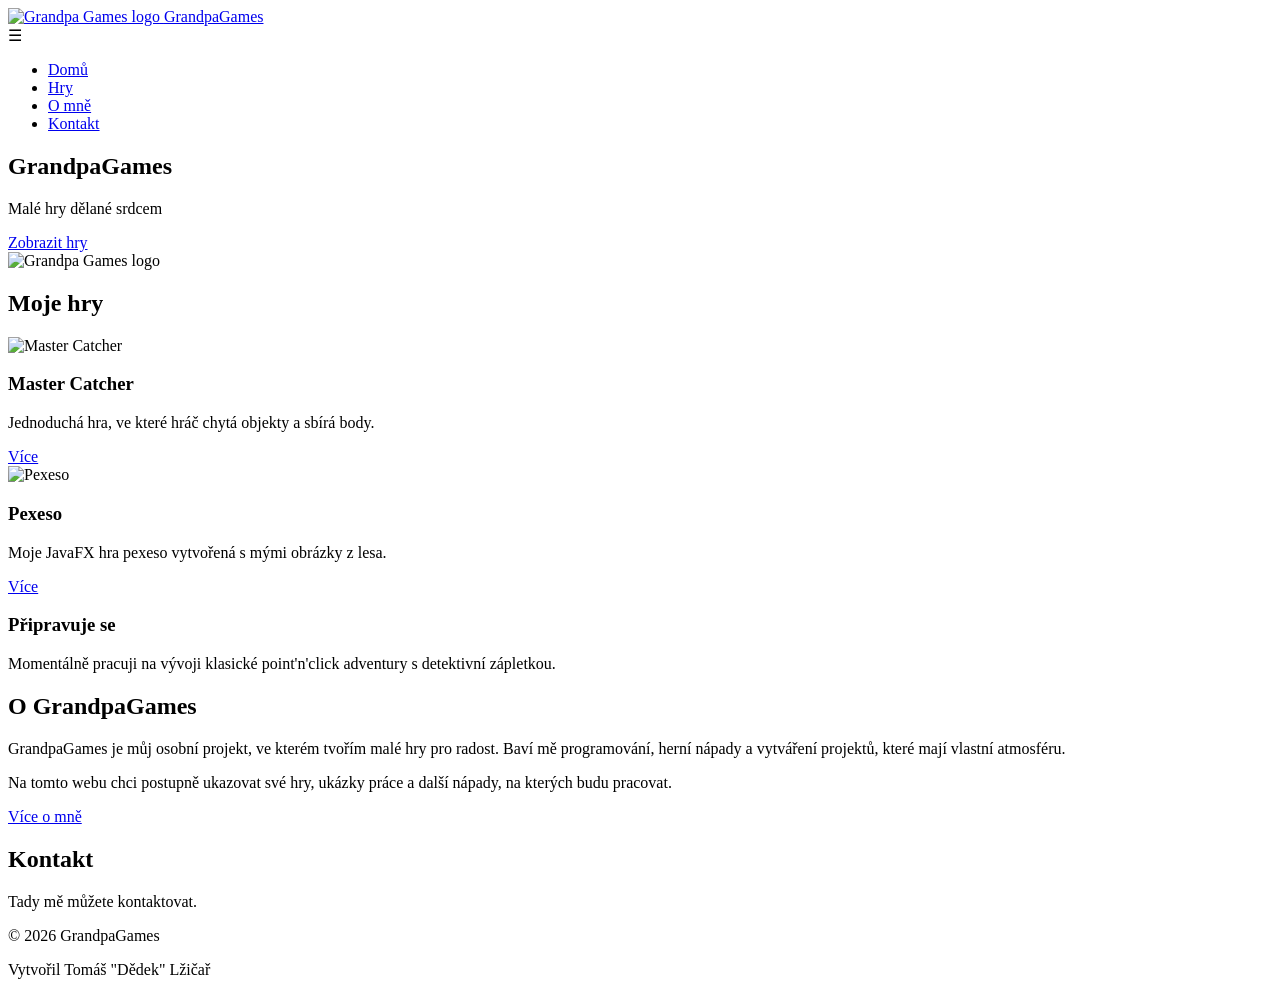
==== index.html @ 7e3d30e8 "Add files via upload" ====
<!DOCTYPE html>
<html lang="cs">
<head>
    <meta charset="UTF-8">
    <meta name="viewport" content="width=device-width, initial-scale=1.0">
    <title>Grandpa Games</title>
    <link rel="stylesheet" href="css/style.css">
    <link rel="icon" type="image/png" href="images/favicon.png">
</head>

<body>
<header>
    <div class="container">
        <nav class="navbar">
            <div class="logo">
                <a href="index.html">
                <img src="images/gameLogoTxt.png" alt="Grandpa Games logo">
                <span>GrandpaGames</span>
                </a>
                
            </div>
             <!-- hamburger tlačítko -->
    <div class="hamburger" id="hamburger">
        ☰
    </div>
            <ul class="nav-menu" id="nav-menu">
                <li><a href="index.html#home">Domů</a></li>
                <li><a href="index.html#games">Hry</a></li>
                <li><a href="index.html#about">O mně</a></li>
                <li><a href="index.html#contact">Kontakt</a></li>
            </ul>
        </nav>
    </div>
</header>
<section class="hero" id="home">
    <div class="container hero-layout">
        <div class="hero-text">
            <h1>GrandpaGames</h1>
            <p>Malé hry dělané srdcem</p>
            <a href="#games" class="btn">Zobrazit hry</a>
        </div>

        <div class="hero-image">
            <img src="images/gameLogoTxt.png" alt="Grandpa Games logo">
        </div>
    </div>
</section>
<section class="games" id="games">
    <div class="container">
        <h2>Moje hry</h2>

        <div class="games-grid">
            
            <div class="game-card">
                <img src="images/masterCatcher.png" alt="Master Catcher">

                <h3>Master Catcher</h3>
                <p>Jednoduchá hra, ve které hráč chytá objekty a sbírá body.</p>
                <a href="mastercatcher.html" class="btn-small">Více</a>
            </div>

            <div class="game-card">
                <img src="images/Pexeso1.png" alt="Pexeso">
                <h3>Pexeso</h3>
                <p>Moje JavaFX hra pexeso vytvořená s mými obrázky z lesa.</p>
                <a href="pexeso.html" class="btn-small">Více</a>
            </div>

            <div class="game-card coming-soon">
                
                <h3>Připravuje se</h3>
                <p>Momentálně pracuji na vývoji klasické point'n'click adventury s detektivní zápletkou.</p>
                
            </div>
            
        </div>
    </div>
</section>
<section class="about" id="about">
    <div class="container about-content">
        <div class="about-text">
            <h2>O GrandpaGames</h2>
            <p>
                GrandpaGames je můj osobní projekt, ve kterém tvořím malé hry pro radost.
                Baví mě programování, herní nápady a vytváření projektů, které mají vlastní atmosféru.
            </p>
            <p>
                Na tomto webu chci postupně ukazovat své hry, ukázky práce a další nápady,
                na kterých budu pracovat.
            </p>
            <a href="about.html" class="btn">Více o mně</a>
        </div>
    </div>
</section>

<section class="contact" id="contact">
    <div class="container contact">
        <div class="contact-text">
            <h2>Kontakt</h2>
            <p>
                Tady mě můžete kontaktovat.
            </p>
            
        </div>
    </div>
</section>
<footer class="footer">
    <div class="container">
        <p>&copy; 2026 GrandpaGames </p>
        <p>Vytvořil Tomáš "Dědek" Lžičař</p>
    </div>
</footer>
<script src="js/script.js"></script>
</body>
</html>
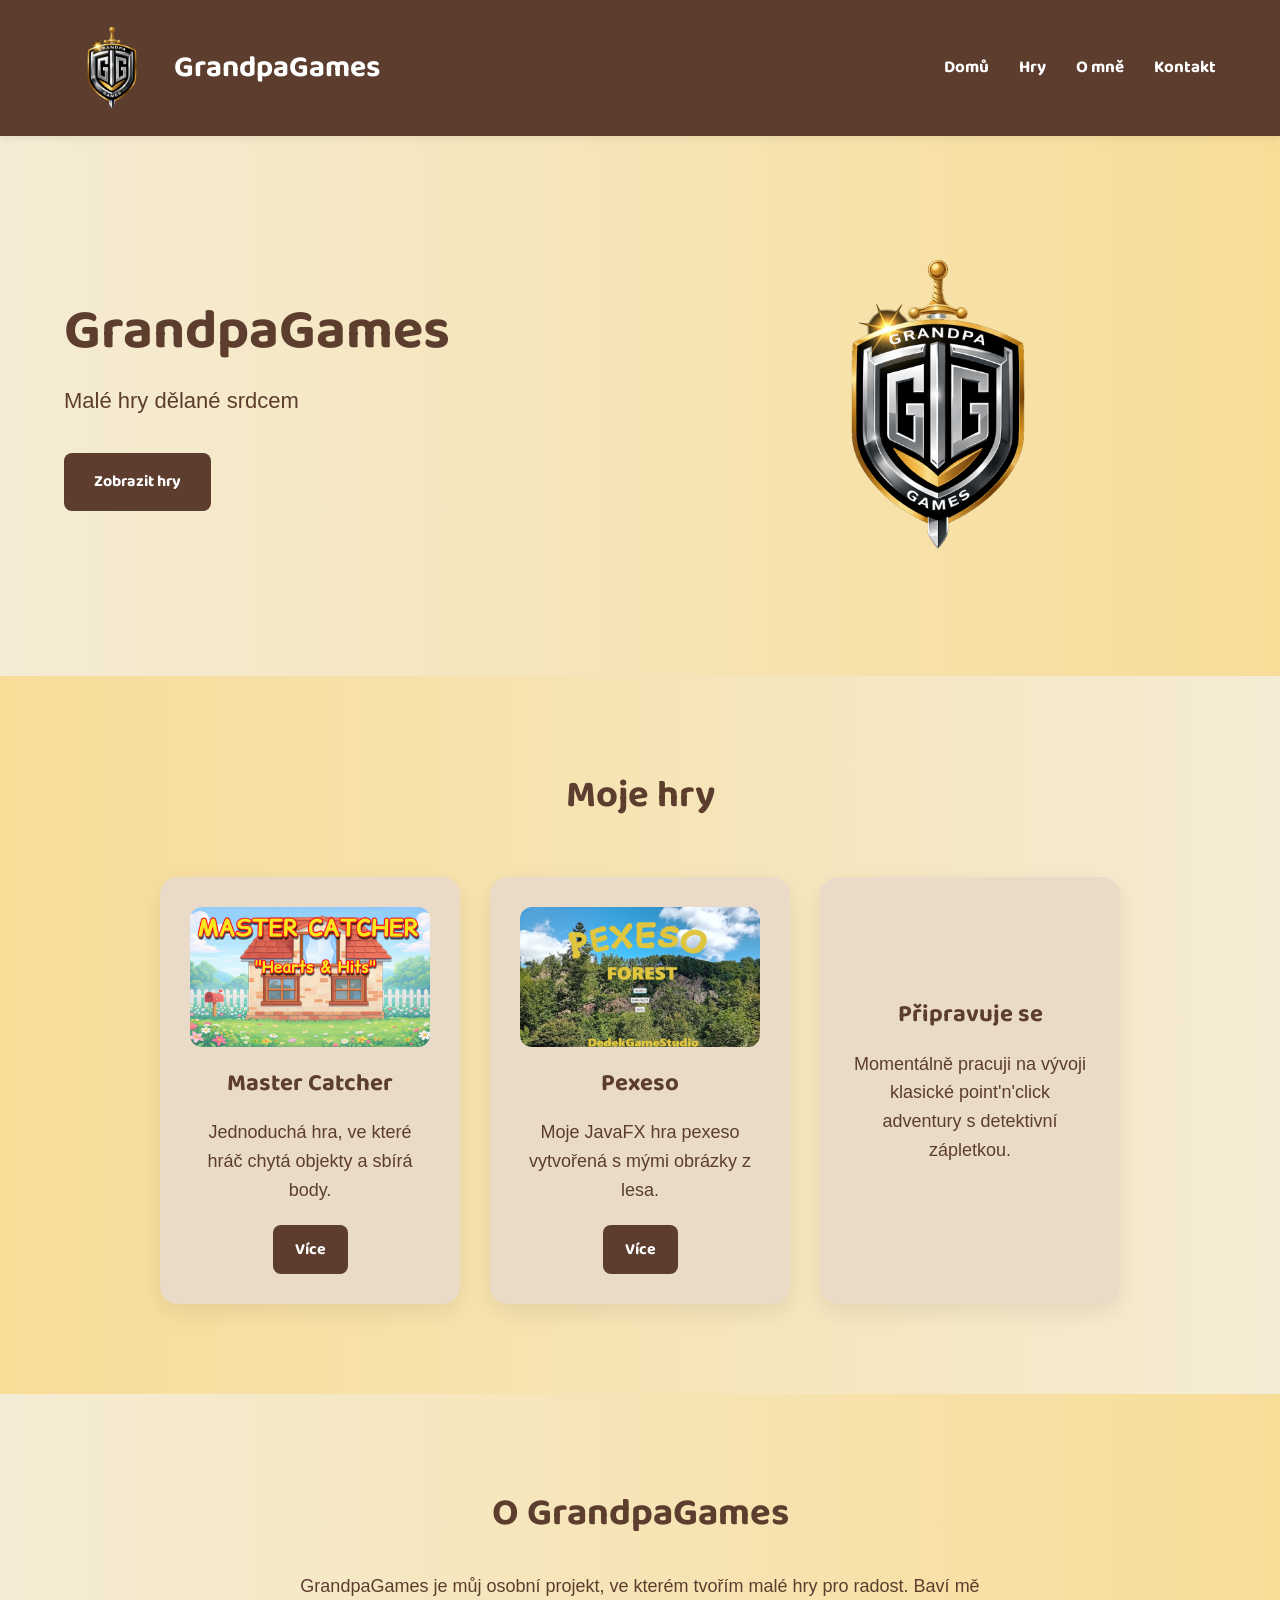
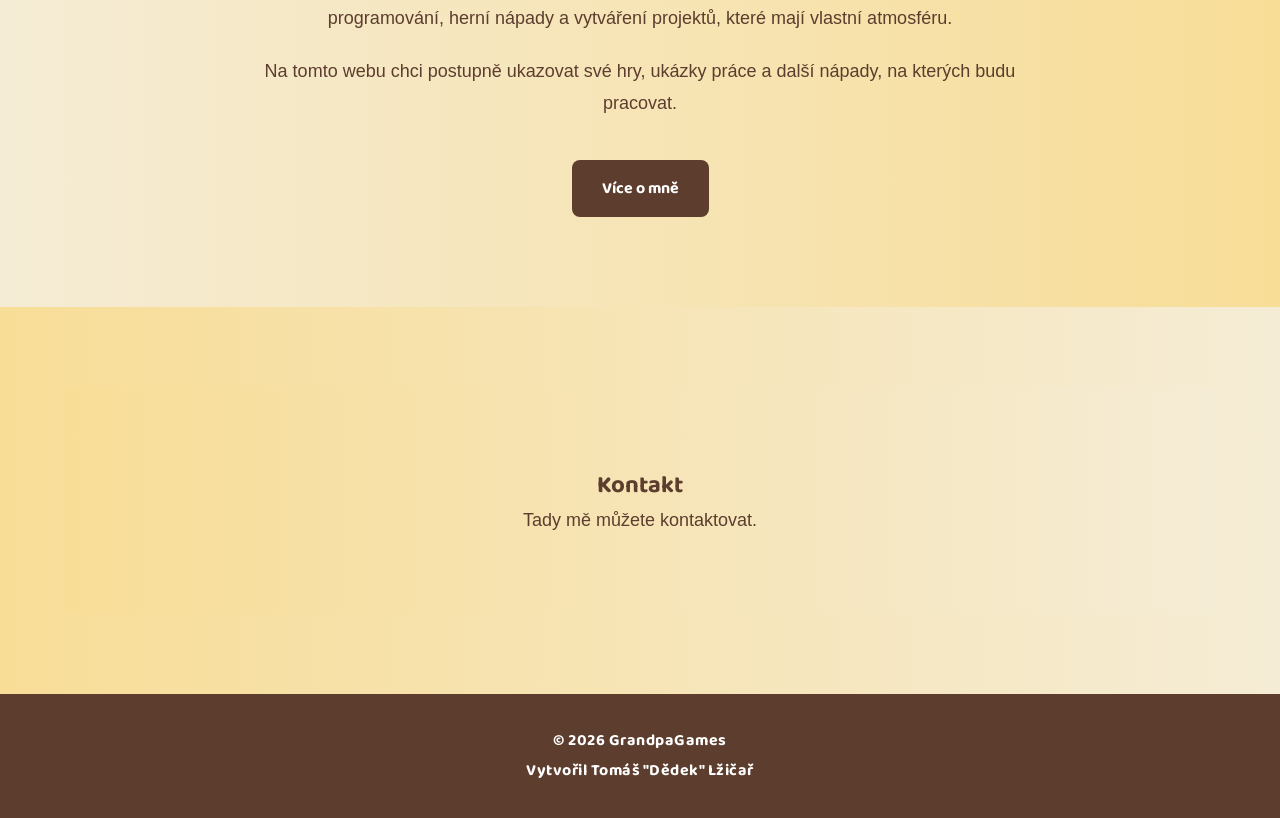
==== commit 5eb73d6f: "Add files via upload" ====
--- a/index.html
+++ b/index.html
@@ -4,6 +4,15 @@
     <meta charset="UTF-8">
     <meta name="viewport" content="width=device-width, initial-scale=1.0">
     <title>Grandpa Games</title>
+    <!-- Google tag (gtag.js) -->
+<script async src="https://www.googletagmanager.com/gtag/js?id=G-J74LED329H"></script>
+<script>
+  window.dataLayer = window.dataLayer || [];
+  function gtag(){dataLayer.push(arguments);}
+  gtag('js', new Date());
+
+  gtag('config', 'G-J74LED329H');
+</script>
     <link rel="stylesheet" href="css/style.css">
     <link rel="icon" type="image/png" href="images/favicon.png">
 </head>
--- a/css/style.css
+++ b/css/style.css
@@ -0,0 +1,746 @@
+* {
+    margin: 0;
+    padding: 0;
+    box-sizing: border-box;
+}
+
+html {
+    scroll-behavior: smooth;
+}
+
+body {
+    font-family: Arial, sans-serif;
+    background-color: #f5f7fa;
+    color: #222;
+    line-height: 1.6;
+    min-height: 100vh;
+    display: flex;
+    flex-direction: column;
+}
+
+main {
+    flex: 1;
+}
+
+@font-face {
+    font-family: "Baloo2-Bold";
+    src: url("../fonts/Baloo2-Bold.ttf") format("truetype");
+}
+.container {
+    width: 90%;
+    max-width: 1200px;
+    margin: 0 auto;
+}
+
+header {
+    background-color: #5C3D2E;
+    padding: 20px 0;
+    position: sticky;
+    min-height: 110px;
+    top: 0;
+    z-index: 1000;
+    box-shadow: 0 2px 8px rgba(0, 0, 0, 0.08);
+}
+
+section {
+    scroll-margin-top: 100px;
+}
+.navbar {
+    display: flex;
+    justify-content: space-between;
+    align-items: center;
+    position: relative;
+    
+}
+
+
+
+.logo a {
+    display: flex;
+    align-items: center;
+    gap: 14px;
+    color: white;
+    text-decoration: none;
+    font-size: 30px;
+    font-family: "Baloo2-Bold";
+}
+
+.logo img {
+    height: 96px;
+    width: auto;
+    display: block;
+    
+
+}
+
+.nav-menu {
+    list-style: none;
+    display: flex;
+    gap: 30px;
+}
+
+.nav-menu a {
+    color: white;
+    text-decoration: none;
+    font-size: 17px;
+    font-weight: 500;
+    transition: color 0.3s ease;
+    font-family: "Baloo2-Bold";
+}
+
+.nav-menu a:hover {
+    color: #f4a261;
+}
+
+.hero-logo {
+    height: 80px;
+    margin-bottom: 20px;
+}
+
+.hero {
+    background: linear-gradient(to right, #F5ECD5, #f8dd97);
+    color: #5C3D2E;
+    min-height: 60vh;
+    display: flex;
+    align-items: center;
+}
+
+.hero-layout {
+    display: flex;
+    align-items: center;
+    justify-content: space-between;
+    gap: 40px;
+}
+.hero-text {
+    flex: 1;
+    max-width: 600px;
+}
+
+.hero-image {
+    flex: 1;
+    display: flex;
+    justify-content: center;
+}
+
+.hero-image img {
+    max-width: 340px;
+    width: 100%;
+    height: auto;
+    display: block;
+}
+
+
+.hero-content {
+    max-width: 650px;
+}
+
+.hero h1 {
+    font-size: 56px;
+    margin-bottom: 20px;
+    line-height: 1.1;
+    color: #5C3D2E;
+    font-family: "Baloo2-Bold";
+}
+
+.hero p {
+    font-size: 22px;
+    margin-bottom: 35px;
+    color: #5C3D2E;
+}
+
+.btn {
+    display: inline-block;
+    background-color: #5C3D2E;
+    color: white;
+    
+    padding: 14px 28px;
+    text-decoration: none;
+    border-radius: 8px;
+    font-weight: bold;
+    transition: all 0.3s ease;
+    border: 2px solid transparent;
+    font-family: "Baloo2-Bold";
+    
+    
+}
+
+.game-buttons .btn {
+    min-width: 120px;
+    text-align: center;
+}
+
+.game-buttons {
+    display: flex;
+    justify-content: center;
+    gap: 12px;
+    margin-top: 20px;
+}
+
+.btn:hover {
+    background-color: #916b59;
+    color: #f4a261;
+    transform: translateY(-2px);
+}
+
+
+
+.games {
+    padding: 90px 0;
+    background: linear-gradient(to left, #F5ECD5, #f8dd97);
+}
+
+.games h2 {
+    text-align: center;
+    font-size: 38px;
+    margin-bottom: 50px;
+    color: #5C3D2E;
+    font-family: "Baloo2-Bold";
+}
+
+.games-grid {
+    display: flex;
+    gap: 30px;
+    flex-wrap: wrap;
+    justify-content: center;
+}
+
+.game-card img {
+    width: 100%;
+    height: 170px;
+    object-fit: cover;
+    border-radius: 12px;
+    margin-bottom: 18px;
+    transition: transform 0.3s ease;
+}
+
+.game-card:hover img{
+    transform: scale(1.03);
+}
+
+.game-card {
+    overflow: hidden;
+    background-color: #EADBC8;
+    border-radius: 18px;
+    padding: 30px;
+    width: 300px;
+    box-shadow: 0 8px 24px rgba(0, 0, 0, 0.08);
+    text-align: center;
+    transition: transform 0.3s ease, box-shadow 0.3s ease;
+    min-height: 420px;
+
+    display: flex;
+    flex-direction: column;
+    align-items: center;
+}
+
+.coming-soon {
+    display: flex;
+    flex-direction: column;
+    justify-content: center;
+    align-items: center;
+   
+}
+
+
+.game-card:hover {
+    transform: translateY(-6px);
+    box-shadow: 0 12px 30px rgba(0, 0, 0, 0.12);
+}
+
+.game-card h3 {
+    font-size: 24px;
+    margin-bottom: 15px;
+    color: #5C3D2E;
+    font-family: "Baloo2-Bold";
+}
+
+.game-card p {
+    font-size: 18px;
+    margin-bottom: 20px;
+    color: #5C3D2E;
+}
+
+.btn-small {
+    display: inline-block;
+    background-color: #5C3D2E;
+    color: white;
+    padding: 10px 20px;
+    text-decoration: none;
+    border-radius: 8px;
+    transition: all 0.3s ease;
+    font-weight: bold;
+    border: 2px solid transparent;
+    font-family: "Baloo2-Bold";
+}
+
+.btn-small:hover {
+    background-color: #916b59;
+    color: #f4a261;
+    transform: translateY(-2px);
+}
+
+.back-link {
+    display: flex;
+    justify-content: center;
+    margin-top: 35px;
+}
+
+.bottom-back {
+    margin-top: 40px;
+}
+
+.btn-back {
+    display: inline-block;
+    padding: 10px 18px;
+    border-radius: 8px;
+    background-color: #5C3D2E;
+    color: white;
+    border: 2px solid #5C3D2E;
+    text-decoration: none;
+    font-weight: bold;
+    font-family: "Baloo2-Bold";
+    transition: all 0.3s ease;
+}
+
+.btn-back:hover {
+    background-color: #916b59;
+    color: #f4a261;
+    transform: translateY(-2px);
+}
+.about {
+    padding: 90px 0;
+    background: linear-gradient(to right, #F5ECD5, #f8dd97);
+}
+
+.about-content {
+    display: flex;
+    justify-content: center;
+}
+
+.about .btn {
+    display: inline-block;
+    margin-top: 20px;
+}
+
+
+.about-text {
+    max-width: 800px;
+    text-align: center;
+}
+
+.about h2 {
+    font-size: 38px;
+    margin-bottom: 25px;
+    color: #5C3D2E;
+    font-family: "Baloo2-Bold";
+}
+
+.about p {
+    font-size: 18px;
+    line-height: 1.8;
+    color: #5C3D2E;
+    margin-bottom: 20px;
+}
+
+.about-detail {
+    padding: 80px 0;
+    background: linear-gradient(to right, #F5ECD5, #f8dd97);
+}
+
+.about-detail h1 {
+    text-align: center;
+    font-size: 42px;
+    margin-bottom: 30px;
+    font-family: "Baloo2-Bold";
+    color: #5C3D2E;
+}
+
+.about-detail p {
+    max-width: 800px;
+    margin: 0 auto 20px;
+    text-align: center;
+    font-size: 18px;
+    color: #5C3D2E;
+}
+
+.about-main {
+    flex: 1;
+    background: linear-gradient(to right, #F5ECD5, #f8dd97);
+}
+
+
+.contact {
+    display: flex;
+    justify-content: center;
+    background: linear-gradient(to left, #F5ECD5, #f8dd97);
+    padding: 80px 0;
+}
+
+.contact h2 {
+    display: flex;
+    justify-content: center;
+    color: #5C3D2E;
+    font-family: "Baloo2-Bold";
+   
+}
+
+.contact p{
+    color: #5C3D2E;
+    font-size: 18px;
+}
+.footer {
+    background-color: #5C3D2E;
+    color: white;
+    text-align: center;
+    padding: 30px 0;
+    font-family: "Baloo2-Bold";
+    min-height: 120px;
+    display: flex;
+    align-items: center;
+}
+
+.footer .container {
+    width: 100%;
+}
+
+.footer p {
+    font-size: 16px;
+    letter-spacing: 0.5px;
+    margin: 4px 0;
+}
+.hamburger {
+    display: none;
+    font-size: 30px;
+    color: white;
+    cursor: pointer;
+}
+
+@media (max-width: 768px) {
+
+
+    header {
+        min-height: 122px;
+
+    }
+    .hero-layout {
+        flex-direction: column;
+        text-align: center;
+    }
+
+    .hero-text {
+        max-width: 100%;
+    }
+
+    .hero-image img {
+        max-width: 180px;
+    }
+
+    .navbar {
+        flex-direction: row;
+        justify-content: space-between;
+        align-items: center;
+        position: relative;
+
+       
+    }
+
+    .logo span {
+        display: none;
+    }
+
+     .logo a {
+        display: flex;
+        align-items: center;
+        gap: 0;
+        font-size: 0;
+        max-width: none;
+        overflow: visible;
+        white-space: normal;
+    }
+
+    .logo img {
+        height: 82px;
+        width: auto;
+        flex-shrink: 0;
+    }
+
+    .hamburger {
+        display: block;
+        font-size: 30px;
+        color: white;
+        cursor: pointer;
+        flex-shrink: 0;
+    }
+
+    .nav-menu {
+        display: none;
+        flex-direction: column;
+        position: absolute;
+        top: 100%;
+        right: 0;
+        background-color: #5C3D2E;
+        width: 220px;
+        padding: 20px;
+        border-radius: 0 0 0 10px;
+        z-index: 2000;
+       
+    }
+
+    .nav-menu.active {
+        display: flex;
+
+    }
+    .nav-menu a {
+        padding: 10px 0;
+    }
+
+    .hero {
+       
+        
+        padding: 60px 0;
+    }
+
+    .game-card img {
+    height: 140px;
+}
+
+    .game-detail-text{
+        font-size: 17px;
+        padding: 24px;
+    }
+
+
+    .game-detail-text p,
+    .game-detail-text li {
+        font-size: 17px;
+        line-height: 1.7;
+}
+    .game-detail-text h2 {
+         font-size: 26px;
+}
+
+    .game-features {
+         margin: 20px 0 30px 20px;
+         text-align: left;
+    }
+    
+    .hero h1 {
+        font-size: 40px;
+    }
+
+    .hero p {
+        font-size: 18px;
+    }
+
+    .games h2,
+    .about h2 {
+        font-size: 30px;
+    }
+
+    .game-card {
+        width: 100%;
+        max-width: 350px;
+    }
+
+    .about p {
+        font-size: 18px;
+        text-align: center;
+        
+    }
+
+    
+
+    .hero .btn {
+    margin: 0 auto;
+    display: block;
+    }
+     .game-buttons {
+        flex-direction: column;   
+        align-items: center;
+        margin-top: 60px;
+              
+    }
+
+    
+    .game-buttons .btn {
+        width: 100%;
+        max-width: 120px;
+        gap: 12px;
+        display: flex;
+        align-items: center;
+        justify-content: center;
+        
+        
+    }
+    
+}
+
+.game-card img {
+    height: 140px;
+    
+}
+
+
+.game-detail {
+    padding: 80px 0;
+    background: linear-gradient(to left, #F5ECD5, #f8dd97);
+}
+
+.game-detail h1 {
+    font-size: 48px;
+    font-family: "Baloo2-Bold";
+    margin-bottom: 15px;
+    text-align: center;
+    color: #5C3D2E;
+}
+
+.game-subtitle {
+    text-align: center;
+    font-size: 20px;
+    margin-bottom: 40px;
+    color: #5f4b3e;
+}
+
+.game-detail-image {
+    max-width: 700px;
+    
+    margin: 0 auto 40px;
+}
+
+.game-detail-image img {
+    width: 60%;
+    height: auto;
+    margin: 0 auto;
+    border-radius: 16px;
+    display: block;
+    box-shadow: 0 8px 24px rgba(0, 0, 0, 0.12);
+}
+
+
+
+.game-gallery {
+    display: flex;
+    gap: 15px;
+    justify-content: center;
+    flex-wrap: wrap;
+    margin-top: 20px;
+    margin-bottom: 50px;
+}
+
+.game-gallery img {
+    width: 180px;
+    border-radius: 12px;
+    cursor: pointer;
+    transition: all 0.3s ease;
+}
+
+.game-gallery img:hover {
+    transform: scale(1.05);
+}
+
+.game-gallery img {
+    box-shadow: 0 4px 12px rgba(0,0,0,0.1);
+}
+
+
+.game-detail-text {
+    max-width: 800px;
+    margin: 0 auto;
+    color: #5C3D2E;
+    background-color: #EADBC8;
+    padding: 30px;
+    border-radius: 16px;
+    font-size: 18px;
+    line-height: 1.8;
+}
+
+.game-detail-text p,
+.game-detail-text li {
+    font-size: 18px;
+    line-height: 1.8;
+}
+
+.game-detail-text h2 {
+    margin-top: 30px;
+    margin-bottom: 15px;
+    font-size: 30px;
+    color: #5C3D2E;
+    font-family: "Baloo2-Bold";
+    border-bottom: 2px solid rgba(92, 61, 46, 0.2);
+    padding-bottom: 5px;
+}
+
+.game-features {
+    margin: 20px 0 30px 25px;
+}
+
+.game-features li {
+    margin-bottom: 10px;
+    font-size: 18px;
+}
+
+.game-download-text {
+    margin-bottom: 30px;
+
+}
+
+.game-download-text1 {
+    margin-bottom: 40px;
+
+}
+
+.lightbox {
+    display: none;
+    position: fixed;
+    top: 0;
+    left: 0;
+    width: 100%;
+    height: 100%;
+
+    background: rgba(0, 0, 0, 0.8);
+    justify-content: center;
+    align-items: center;
+
+    z-index: 2000;
+}
+
+.lightbox img {
+    max-width: 90%;
+    max-height: 80%;
+    border-radius: 12px;
+    box-shadow: 0 10px 40px rgba(0, 0, 0, 0.5);
+    cursor: pointer;
+    opacity: 1;
+    transition: opacity 0.3s ease;
+}
+
+.lightbox img.fade-out {
+    opacity: 0;
+}
+
+.lightbox-arrow {
+    position: absolute;
+    top: 50%;
+    transform: translateY(-50%);
+    font-size: 50px;
+    color: white;
+    cursor: pointer;
+    user-select: none;
+    padding: 20px;
+}
+
+.lightbox-arrow.left {
+    left: 30px;
+}
+
+.lightbox-arrow.right {
+    right: 30px;
+}
+
+.lightbox-arrow:hover {
+    color: #f4a261;
+}
+
+
+
+
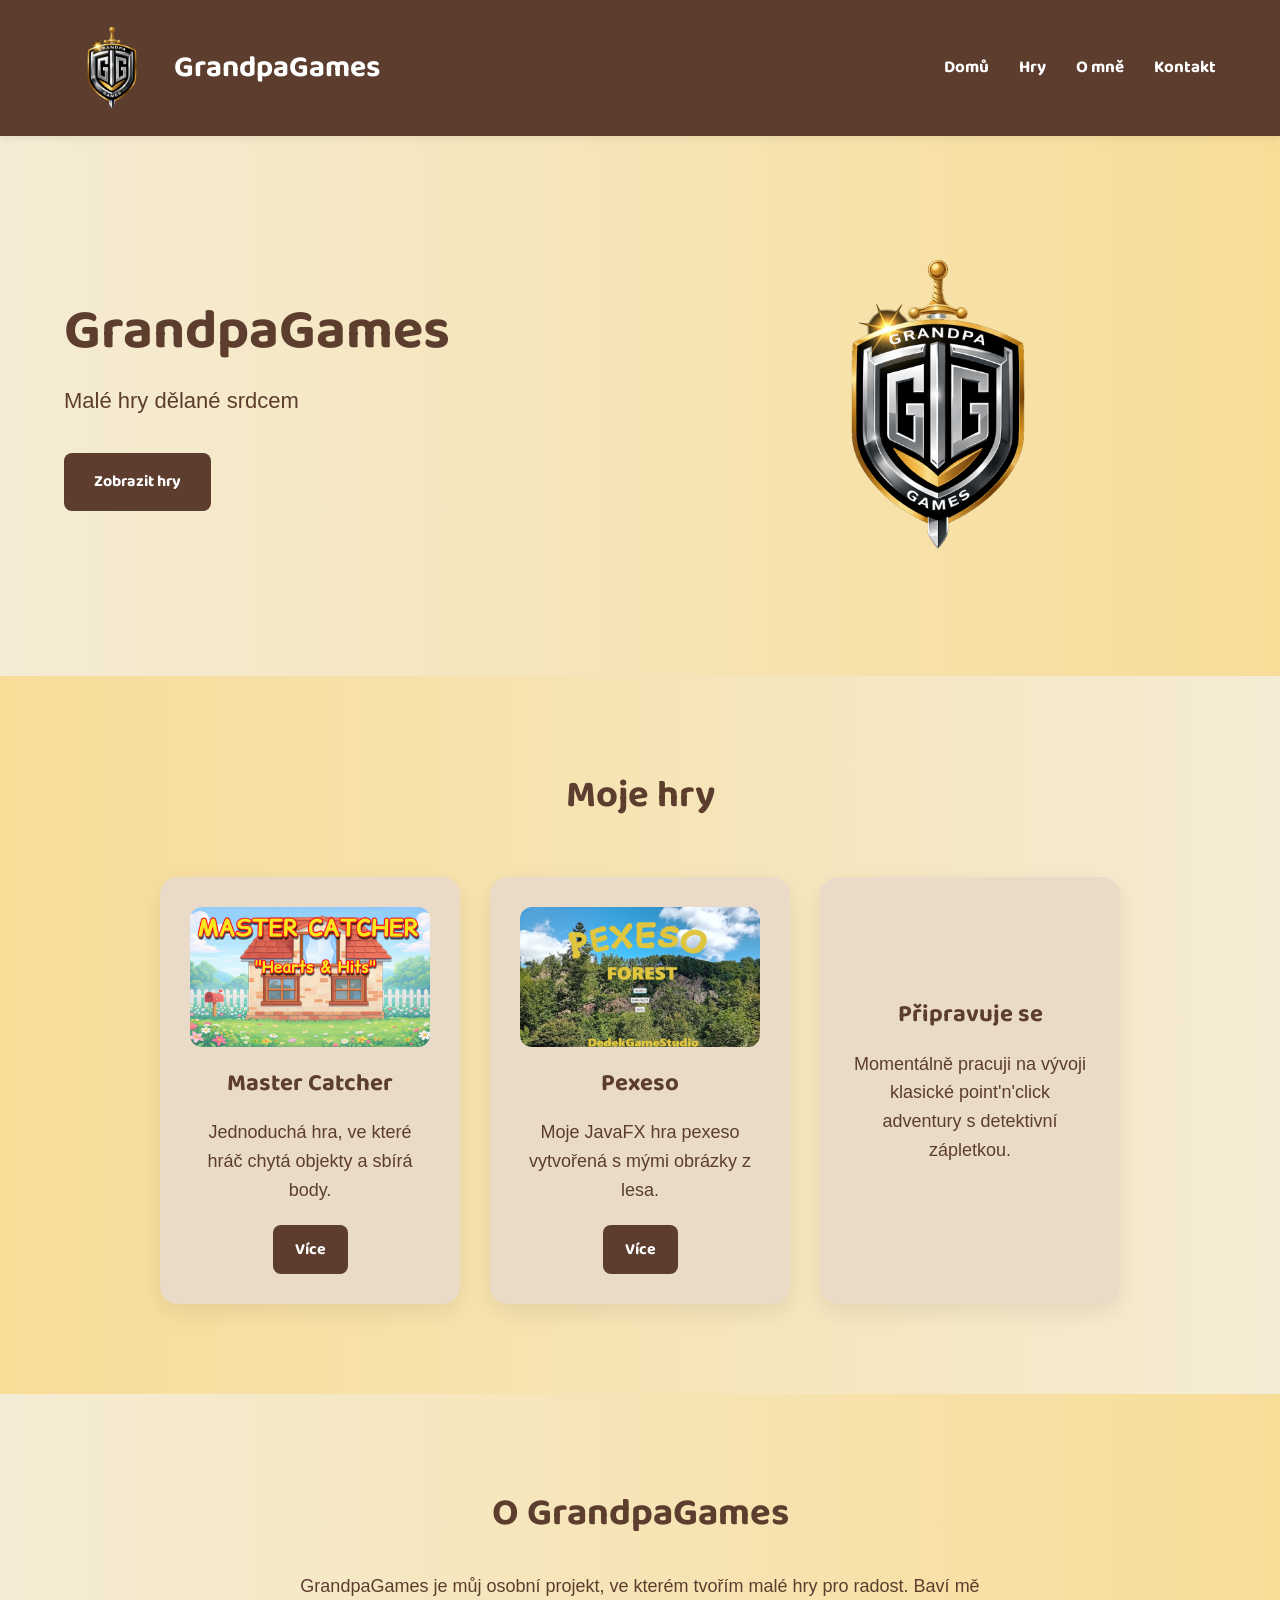
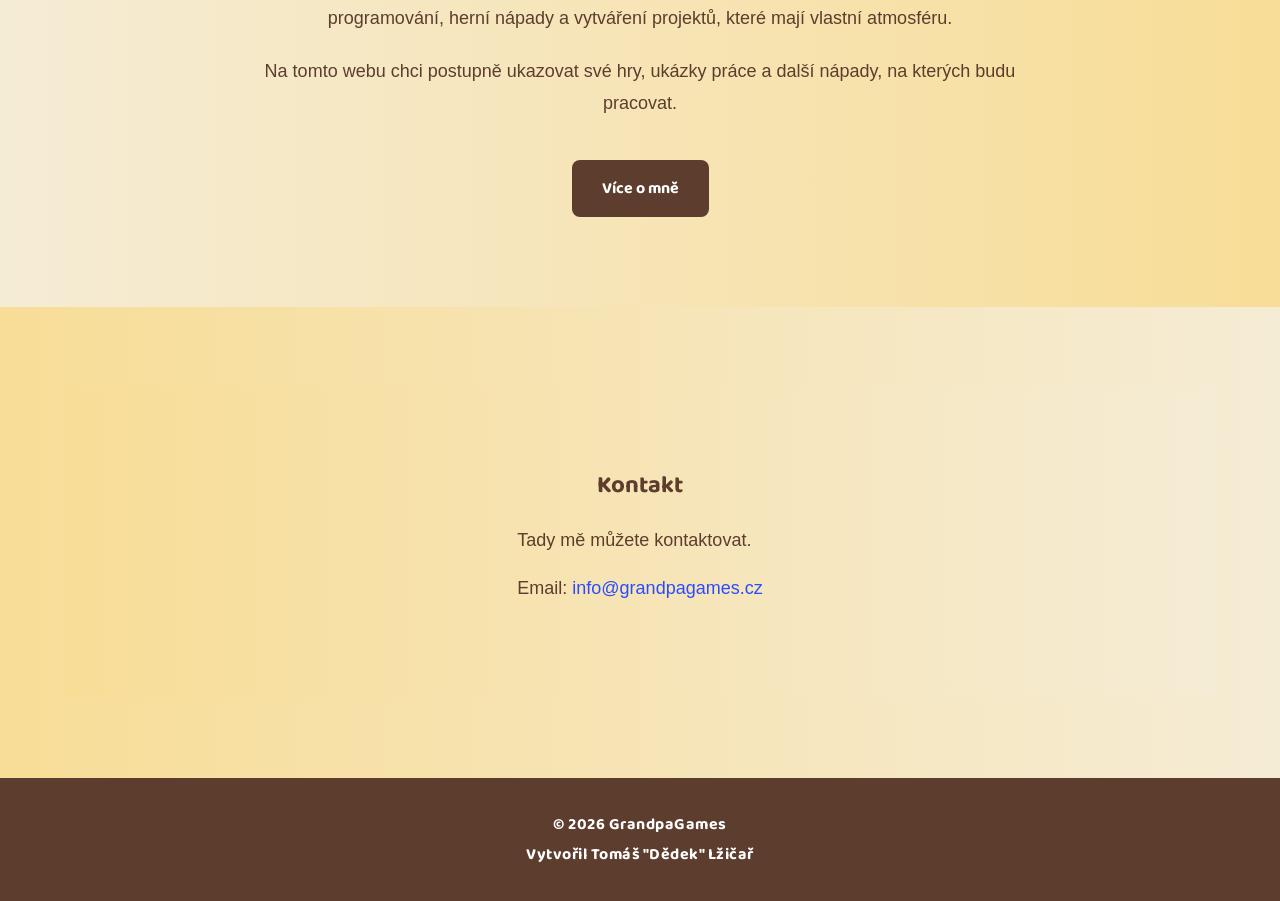
==== commit 7e23403b: "Add files via upload" ====
--- a/index.html
+++ b/index.html
@@ -109,7 +109,15 @@
             <p>
                 Tady mě můžete kontaktovat.
             </p>
-            
+            <div class="contact-info">
+    <p class="contact-email">
+        <span class="contact-label">Email:</span>
+        <a href="mailto:info@grandpagames.cz">
+            info@grandpagames.cz
+        </a>
+    </p>
+</div>
+        </div>
         </div>
     </div>
 </section>
--- a/css/style.css
+++ b/css/style.css
@@ -381,7 +381,28 @@
     justify-content: center;
     color: #5C3D2E;
     font-family: "Baloo2-Bold";
+    margin-bottom: 20px;
    
+}
+
+.contact-info {
+    text-align: center;
+    margin-top: 20px;
+}
+
+.contact-info p {
+    margin: 15px 0;
+    line-height: 1.6;
+}
+
+.contact-info a {
+    color: #2a4cff;
+    text-decoration: none;
+    font-weight: 500;
+}
+
+.contact-info a:hover {
+    text-decoration: underline;
 }
 
 .contact p{
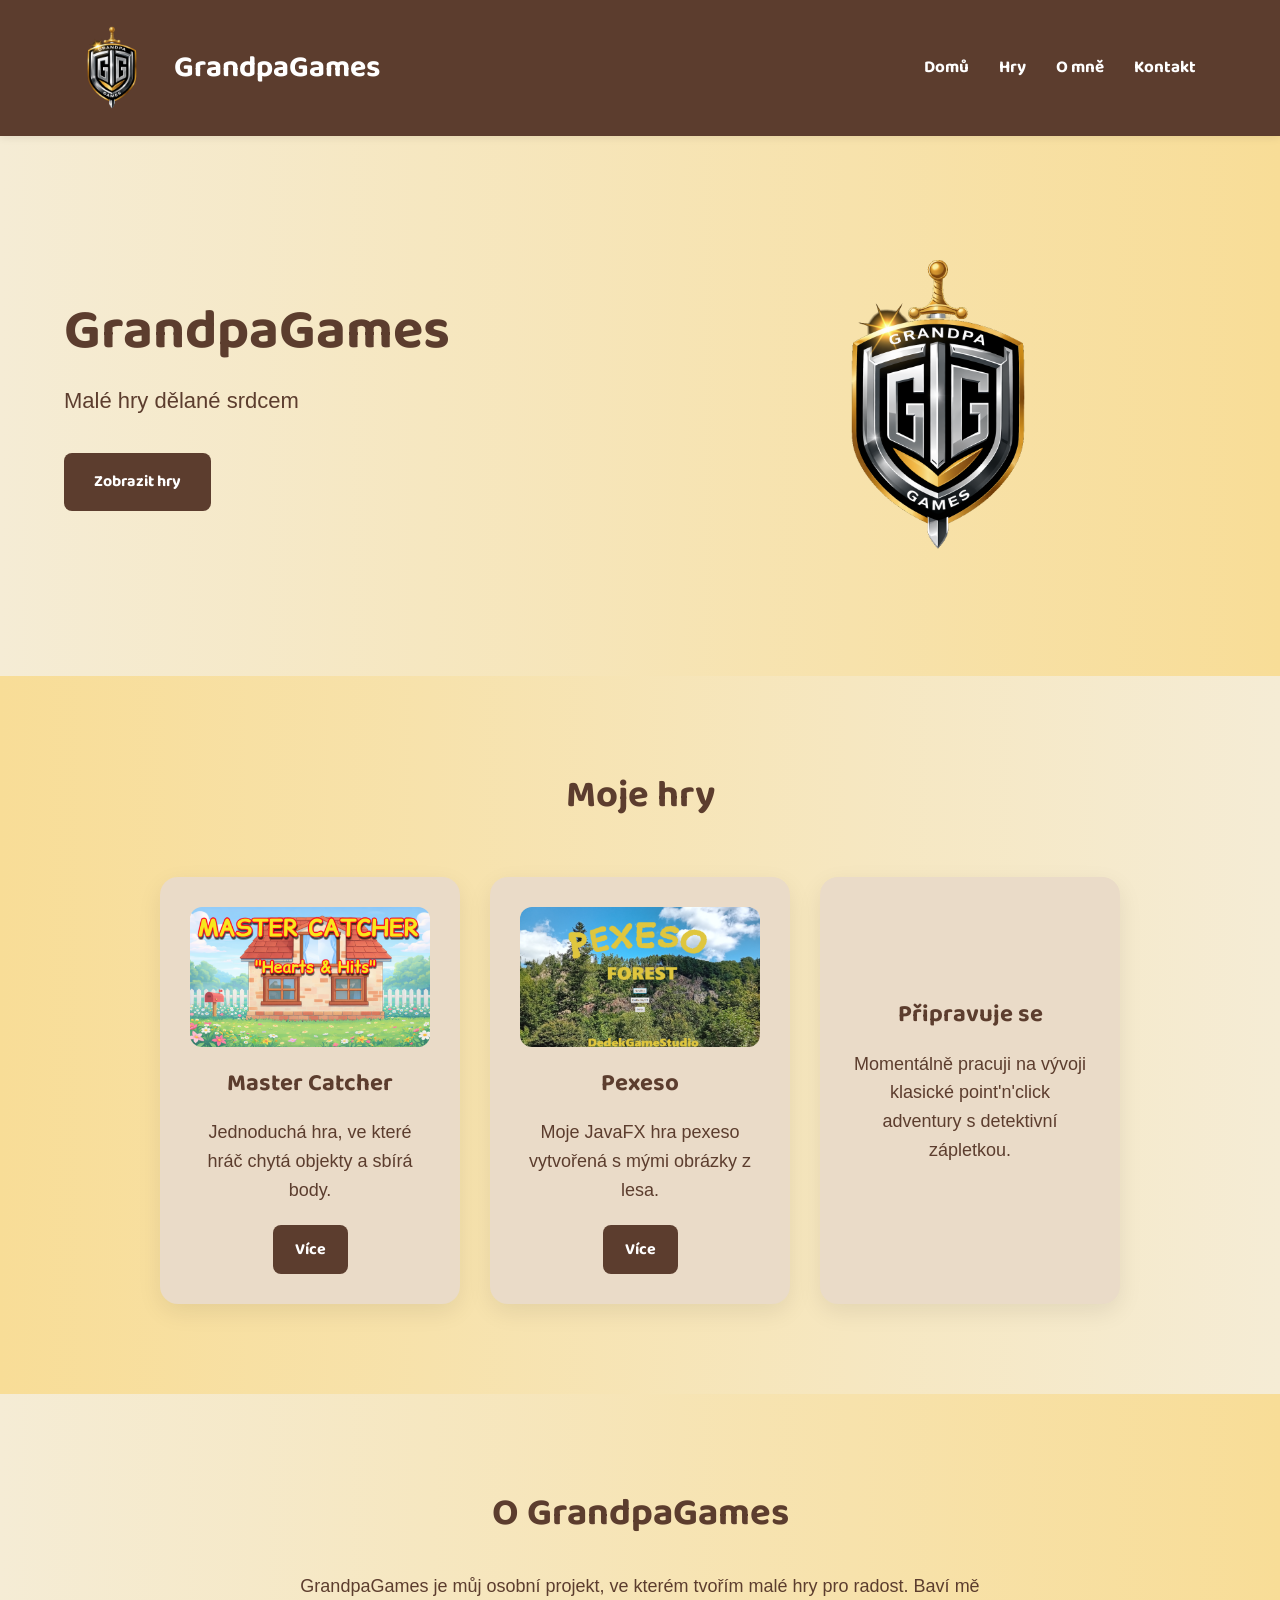
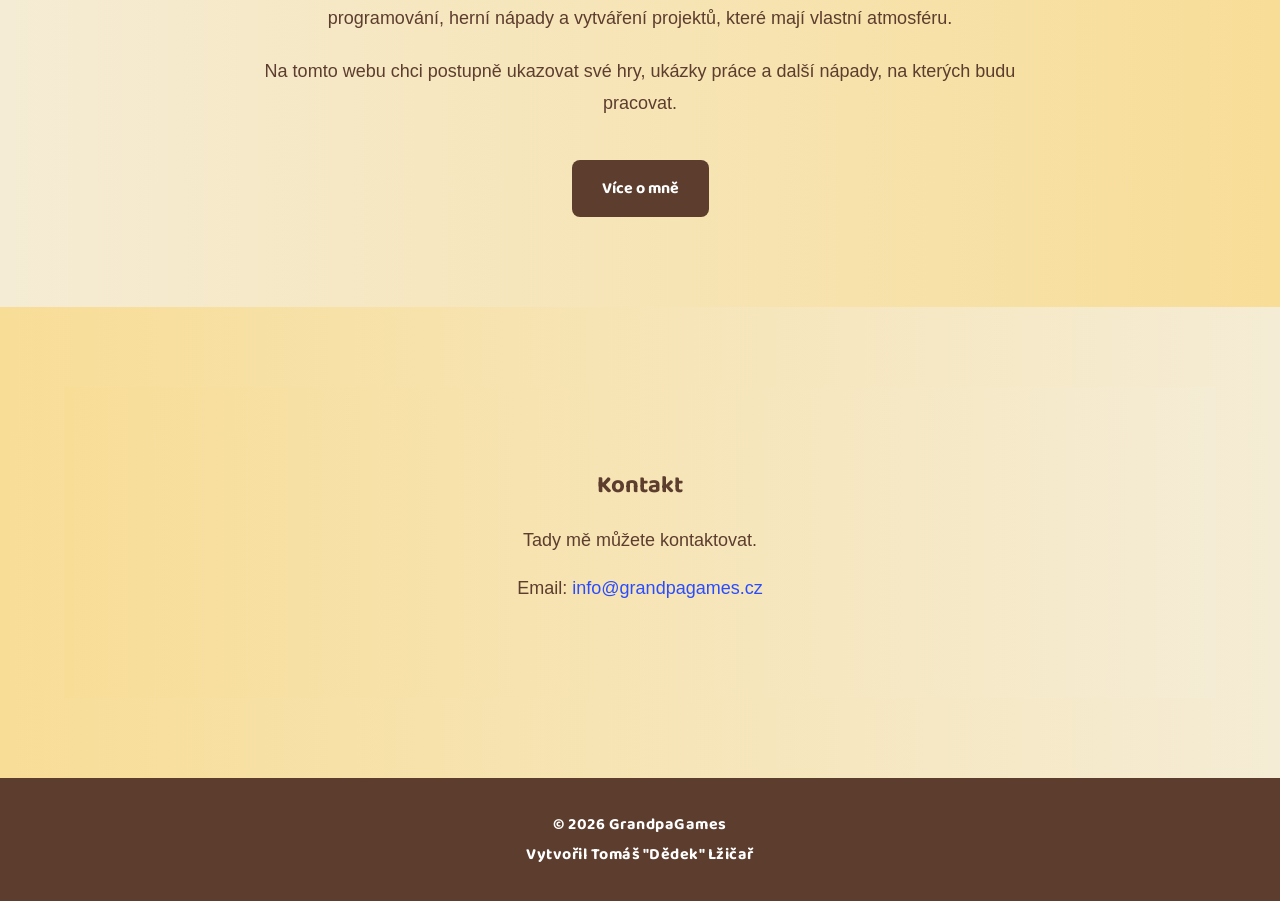
==== commit e0276ba0: "Add files via upload" ====
--- a/index.html
+++ b/index.html
@@ -3,7 +3,7 @@
 <head>
     <meta charset="UTF-8">
     <meta name="viewport" content="width=device-width, initial-scale=1.0">
-    <title>Grandpa Games</title>
+    <title>GrandpaGames | Malé hry dělané srdcem</title>
     <!-- Google tag (gtag.js) -->
 <script async src="https://www.googletagmanager.com/gtag/js?id=G-J74LED329H"></script>
 <script>
@@ -13,8 +13,27 @@
 
   gtag('config', 'G-J74LED329H');
 </script>
+ <meta name="description" content="GrandpaGames je osobní herní projekt Tomáše 'Dědka' Lžičaře. Najdete tu moje vlastní hry, ukázky projektů a informace o vývoji her.">
+    <meta name="author" content="Tomáš 'Dědek' Lžičař">
+    <meta name="robots" content="index, follow">
+    <meta name="theme-color" content="#5C3D2E">
+    <link rel="canonical" href="https://grandpagames.cz/">
+
+    <meta property="og:title" content="GrandpaGames | Malé hry dělané srdcem">
+    <meta property="og:description" content="Osobní herní projekt Tomáše 'Dědka' Lžičaře. Vlastní hry, ukázky projektů a vývoj pod značkou GrandpaGames.">
+    <meta property="og:type" content="website">
+    <meta property="og:url" content="https://grandpagames.cz/">
+    <meta property="og:image" content="https://grandpagames.cz/images/gameLogoTxt.png">
+    <meta property="og:locale" content="cs_CZ">
+    <meta property="og:site_name" content="GrandpaGames">
+
+    <meta name="twitter:card" content="summary_large_image">
+    <meta name="twitter:title" content="GrandpaGames | Malé hry dělané srdcem">
+    <meta name="twitter:description" content="Vlastní hry, ukázky projektů a vývoj pod značkou GrandpaGames.">
+    <meta name="twitter:image" content="https://grandpagames.cz/images/gameLogoTxt.png">
     <link rel="stylesheet" href="css/style.css">
     <link rel="icon" type="image/png" href="images/favicon.png">
+    <link rel="apple-touch-icon" href="/images/favicon.png">
 </head>
 
 <body>
@@ -28,6 +47,8 @@
                 </a>
                 
             </div>
+
+             
              <!-- hamburger tlačítko -->
     <div class="hamburger" id="hamburger">
         ☰
@@ -38,6 +59,11 @@
                 <li><a href="index.html#about">O mně</a></li>
                 <li><a href="index.html#contact">Kontakt</a></li>
             </ul>
+            <div class="lang-switch">
+                <a href="index.html" class="active">CZ</a>
+                <span>|</span>
+                <a href="en/index.html">EN</a>
+            </div>
         </nav>
     </div>
 </header>
--- a/css/style.css
+++ b/css/style.css
@@ -77,6 +77,8 @@
     list-style: none;
     display: flex;
     gap: 30px;
+     margin-left: auto;
+    margin-right: 20px;
 }
 
 .nav-menu a {
@@ -89,6 +91,34 @@
 }
 
 .nav-menu a:hover {
+    color: #f4a261;
+}
+
+.lang-switch {
+    display: flex;
+    align-items: center;
+    gap: 6px;
+    margin-left: 20px;
+    position: absolute;
+    right: -140px;
+    top: 50%;
+    transform: translateY(-50%);
+    font-family: "Baloo2-Bold";
+    
+}
+
+.lang-switch a,
+.lang-switch span {
+    color: white;
+    text-decoration: none;
+    font-size: 16px;
+}
+
+.lang-switch a:hover {
+    color: #f4a261;
+}
+
+.lang-switch a.active {
     color: #f4a261;
 }
 
@@ -295,7 +325,7 @@
     border-radius: 8px;
     background-color: #5C3D2E;
     color: white;
-    border: 2px solid #5C3D2E;
+    
     text-decoration: none;
     font-weight: bold;
     font-family: "Baloo2-Bold";
@@ -401,6 +431,10 @@
     font-weight: 500;
 }
 
+.contact-text {
+    text-align: center;
+}
+
 .contact-info a:hover {
     text-decoration: underline;
 }
@@ -409,6 +443,8 @@
     color: #5C3D2E;
     font-size: 18px;
 }
+
+
 .footer {
     background-color: #5C3D2E;
     color: white;
@@ -515,6 +551,21 @@
         padding: 10px 0;
     }
 
+     .lang-switch {
+        display: flex;
+        position: static;
+        transform: none;
+        align-items: center;
+        gap: 4px;
+        margin-left: auto;
+        margin-right: 12px;
+    }
+
+    .lang-switch a,
+    .lang-switch span {
+        font-size: 14px;
+    }
+
     .hero {
        
         
